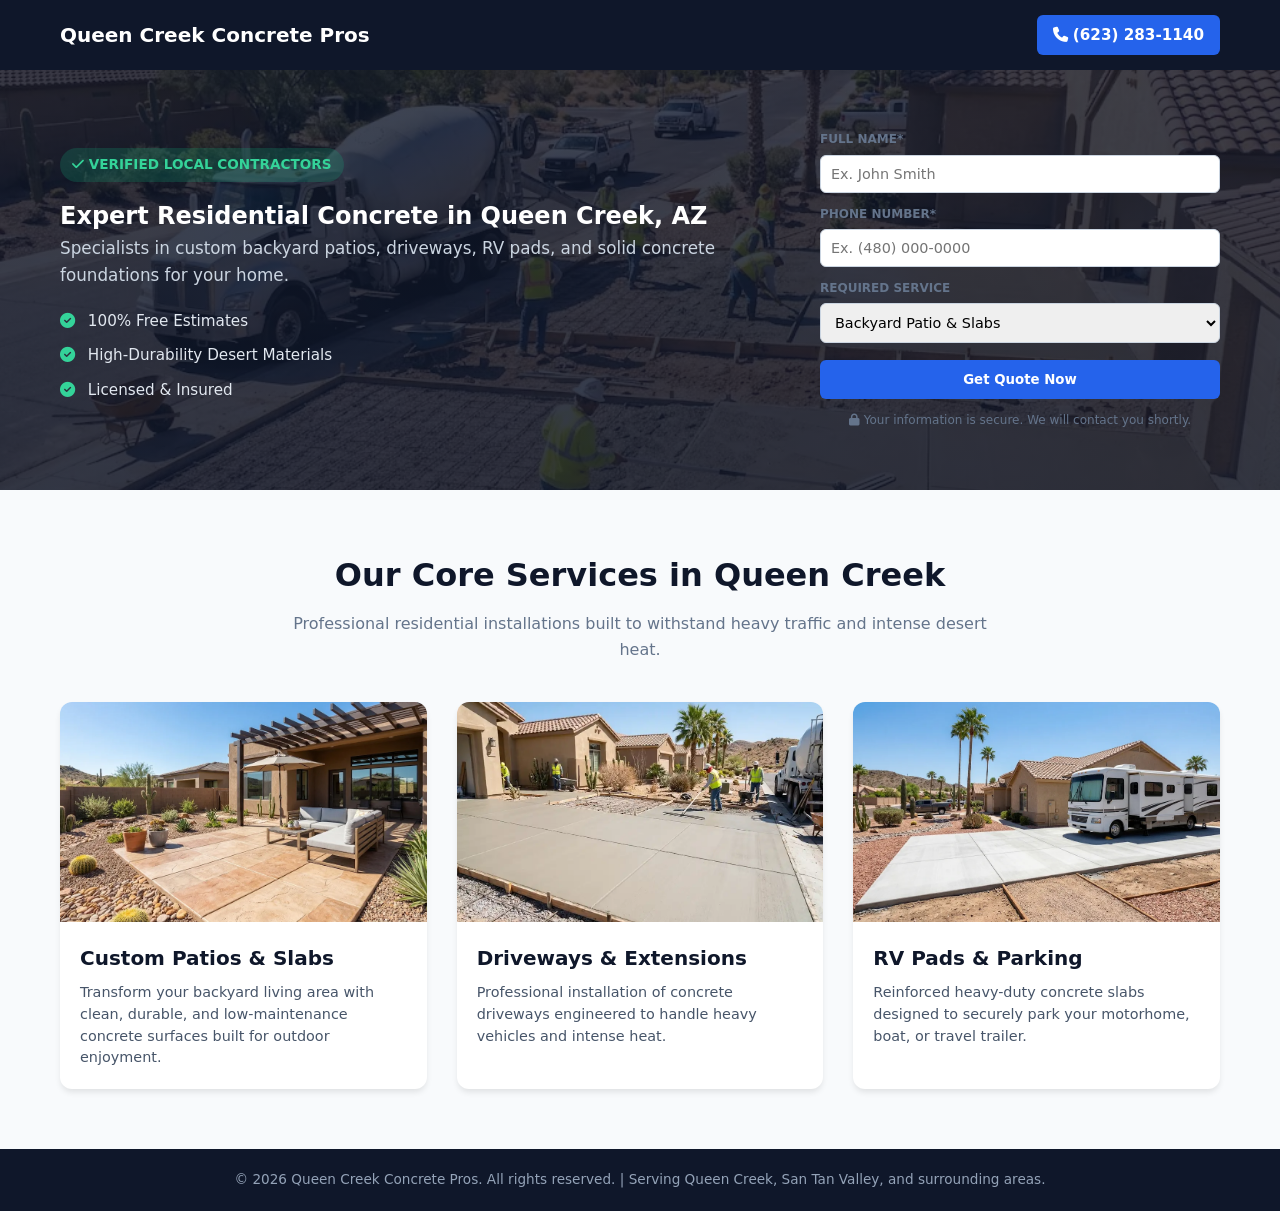
==== index.html @ 500e65cd "index" ====
<!DOCTYPE html>
<html lang="en">
<head>
    <meta charset="UTF-8">
    <meta name="viewport" content="width=device-width, initial-scale=1.0">
    <title>Professional Concrete & Patio Services | Queen Creek AZ</title>
    <meta name="description" content="Top-rated concrete contractors in Queen Creek, AZ. Specializing in backyard patios, driveways, RV pads, and solid concrete foundations. Free estimates available.">
    <meta name="keywords" content="Queen Creek concrete contractors, backyard patios, concrete driveways, RV pads, residential concrete services, free estimates, licensed and insured">
    <meta name="author" content="Queen Creek Concrete Pros">
    <meta name="robots" content="index, follow">
    
    <meta property="og:type" content="website">
    <meta property="og:url" content="https://azqueencreekconcrete.com/">
    <meta property="og:title" content="Professional Concrete & Patio Services | Queen Creek AZ">
    <meta property="og:description" content="Top-rated concrete contractors in Queen Creek, AZ. Specializing in backyard patios, driveways, RV pads, and solid concrete foundations. Free estimates available.">
    <meta property="og:image" content="https://azqueencreekconcrete.com/images/hero-concrete-bg.webp">

    <!-- Twitter Card -->
    <meta name="twitter:card" content="summary_large_image">
    <meta name="twitter:url" content="https://azqueencreekconcrete.com/">
    <meta name="twitter:title" content="Professional Concrete & Patio Services | Queen Creek AZ">
    <meta name="twitter:description" content="Top-rated concrete contractors in Queen Creek, AZ. Specializing in backyard patios, driveways, RV pads, and solid concrete foundations. Free estimates available.">
    <meta name="twitter:image" content="https://azqueencreekconcrete.com/images/hero-concrete-bg.webp">

    <!-- Apple / iOS Web App Meta Tags -->
    <meta name="apple-mobile-web-app-capable" content="yes">
    <meta name="apple-mobile-web-app-status-bar-style" content="black-translucent">
    <meta name="apple-mobile-web-app-title" content="QC Concrete">
    <link rel="apple-touch-icon" href="./images/icon-192.png">

    <!-- Favicon & Icons -->
    <link rel="icon" href="images/favicon.ico" sizes="any">
    <link rel="icon" type="image/png" sizes="64x64" href="images/favicon.png">
    <link rel="apple-touch-icon" sizes="180x180" href="images/apple-touch-icon.png">
    <link rel="icon" type="image/png" sizes="512x512" href="images/icon-512.png">
    <link rel="preload" as="image" href="images/logo.webp" type="image/webp">

    <link rel="manifest" href="./manifest.json">
    <link rel="stylesheet" href="style.css">
    <link rel="stylesheet" href="https://cdnjs.cloudflare.com/ajax/libs/font-awesome/6.4.0/css/all.min.css">

    <!-- Schema.org Structured Data (Local Business) -->
    <script type="application/ld+json">
    {
      "@context": "https://schema.org",
      "@type": "HomeAndConstructionBusiness",
      "name": "Queen Creek Concrete Pros",
      "url": "https://azqueencreekconcrete.com/",
      "image": "https://azqueencreekconcrete.com/images/hero-concrete-bg.webp",
      "telephone": "+1-623-283-1140",
      "priceRange": "$$",
      "address": {
        "@type": "PostalAddress",
        "addressLocality": "Queen Creek",
        "addressRegion": "AZ",
        "postalCode": "85142",
        "addressCountry": "US"
      },
      "areaServed": [
        "Queen Creek, AZ",
        "San Tan Valley, AZ"
      ],
      "description": "Top-rated concrete contractors in Queen Creek, AZ specializing in custom backyard patios, driveways, RV pads, and solid foundations.",
      "openingHoursSpecification": {
        "@type": "OpeningHoursSpecification",
        "dayOfWeek": [
          "Monday",
          "Tuesday",
          "Wednesday",
          "Thursday",
          "Friday",
          "Saturday"
        ],
        "opens": "07:00",
        "closes": "19:00"
      }
    }
    </script>
</head>
<body>

    <!-- Header / Navbar -->
    <header class="site-header">
        <div class="container header-flex">
            <div class="logo">Queen Creek Concrete Pros</div>
            <a href="tel:6232831140" class="phone-btn"><i class="fa-solid fa-phone"></i> (623) 283-1140</a>
        </div>
    </header>

    <!-- Hero Section -->
    <section class="hero-section">
        <div class="container hero-grid">
            <div class="hero-text">
                <span class="badge"><i class="fa-solid fa-check"></i> VERIFIED LOCAL CONTRACTORS</span>
                <h1>Expert Residential Concrete in Queen Creek, AZ</h1>
                <p>Specialists in custom backyard patios, driveways, RV pads, and solid concrete foundations for your home.</p>
                <ul class="hero-features">
                    <li><i class="fa-solid fa-circle-check"></i> 100% Free Estimates</li>
                    <li><i class="fa-solid fa-circle-check"></i> High-Durability Desert Materials</li>
                    <li><i class="fa-solid fa-circle-check"></i> Licensed & Insured</li>
                </ul>
            </div>

            <!-- Formulario de Leads -->
            <div class="form-card" id="quote-form-container">
              <form id="leadForm" action="https://formspree.io/f/xaeerydk" method="POST">
                <div class="form-group">
                    <label for="name">FULL NAME*</label>
                    <input type="text" id="name" name="name" placeholder="Ex. John Smith" required>
                </div>
                <div class="form-group">
                    <label for="phone">PHONE NUMBER*</label>
                    <input type="tel" id="phone" name="phone" placeholder="Ex. (480) 000-0000" required>
                </div>
                <div class="form-group">
                    <label for="service">REQUIRED SERVICE</label>
                    <select id="service" name="service">
                        <option value="Backyard Patio & Slabs">Backyard Patio & Slabs</option>
                        <option value="Driveway Installation / Repair">Driveway Installation / Repair</option>
                        <option value="RV Pad & Extension">RV Pad & Extension</option>
                        <option value="Other Concrete Work">Other Concrete Work</option>
                    </select>
                </div>
                <button type="submit" id="submit-btn" class="submit-btn">Get Quote Now</button>
                <p class="form-footer-text"><i class="fa-solid fa-lock"></i> Your information is secure. We will contact you shortly.</p>
              </form>
            </div>
        </div>
    </section>

    <!-- Seccion de Servicios Visuales -->
    <section class="services-visual-section" id="featured-services">
        <div class="container">
            <div class="section-header">
                <h2>Our Core Services in Queen Creek</h2>
                <p>Professional residential installations built to withstand heavy traffic and intense desert heat.</p>
            </div>

            <div class="services-grid">
                <!-- Tarjeta 1 -->
                <div class="service-card">
                    <div class="card-image-wrapper">
                        <img src="images/patios.webp" alt="Custom concrete backyard patio installation" width="800" height="450" loading="lazy">
                        <div class="zoom-overlay"><span>🔍 Click to expand</span></div>
                    </div>
                    <div class="card-content">
                        <h3>Custom Patios & Slabs</h3>
                        <p>Transform your backyard living area with clean, durable, and low-maintenance concrete surfaces built for outdoor enjoyment.</p>
                    </div>
                </div>

                <!-- Tarjeta 2 -->
                <div class="service-card">
                    <div class="card-image-wrapper">
                        <img src="images/driveway.webp" alt="Professional concrete driveway installation" width="800" height="450" loading="lazy">
                        <div class="zoom-overlay"><span>🔍 Click to expand</span></div>
                    </div>
                    <div class="card-content">
                        <h3>Driveways & Extensions</h3>
                        <p>Professional installation of concrete driveways engineered to handle heavy vehicles and intense heat.</p>
                    </div>
                </div>

                <!-- Tarjeta 3 -->
                <div class="service-card">
                    <div class="card-image-wrapper">
                        <img src="images/rvpads.webp" alt="Reinforced heavy-duty concrete slab for RV parking" width="800" height="450" loading="lazy">
                        <div class="zoom-overlay"><span>🔍 Click to expand</span></div>
                    </div>
                    <div class="card-content">
                        <h3>RV Pads & Parking</h3>
                        <p>Reinforced heavy-duty concrete slabs designed to securely park your motorhome, boat, or travel trailer.</p>
                    </div>
                </div>
            </div>
        </div>
    </section>

    <!-- Footer -->
    <footer class="site-footer">
        <div class="container">
            <p>&copy; 2026 Queen Creek Concrete Pros. All rights reserved. | Serving Queen Creek, San Tan Valley, and surrounding areas.</p>
        </div>
    </footer>

    <!-- Ventana Modal / Lightbox Global -->
    <div id="imageModal" class="modal">
        <span class="close-modal">&times;</span>
        <img class="modal-content" id="imgExpanded" alt="Expanded work view">
    </div>

    <script src="script.js"></script>
</body>
</html>
---- style.css ----
* {
    margin: 0;
    padding: 0;
    box-sizing: border-box;
    font-family: system-ui, -apple-system, BlinkMacSystemFont, 'Segoe UI', Roboto, sans-serif;
}

body {
    background-color: #f8fafc;
    color: #1e293b;
    line-height: 1.6;
}

.container {
    max-width: 1200px;
    margin: 0 auto;
    padding: 0 20px;
}

/* Header */
.site-header {
    background: #0f172a;
    color: #fff;
    padding: 15px 0;
}

.header-flex {
    display: flex;
    justify-content: space-between;
    align-items: center;
}

.logo {
    font-size: 1.25rem;
    font-weight: 700;
}

.phone-btn {
    background: #2563eb;
    color: #fff;
    padding: 8px 16px;
    border-radius: 6px;
    text-decoration: none;
    font-weight: 600;
    font-size: 0.95rem;
    transition: background 0.2s;
}

.phone-btn:hover {
    background: #1d4ed8;
}

/* Hero Section con Fondo de Concreto en el Desierto */
.hero-section {
    background: linear-gradient(rgba(15, 23, 42, 0.8), rgba(15, 23, 42, 0.85)), url('images/hero-concrete-bg.webp') center/cover no-repeat;
    color: #fff;
    padding: 60px 0;
}

.hero-grid {
    display: grid;
    grid-template-columns: 1fr 400px;
    gap: 40px;
    align-items: center;
}

.badge {
    background: rgba(16, 185, 129, 0.2);
    color: #34d399;
    padding: 6px 12px;
    border-radius: 20px;
    font-size: 0.85rem;
    font-weight: 700;
    display: inline-block;
    margin-bottom: 15px;
}

.hero-text h2 {
    font-size: 2.5rem;
    margin-bottom: 15px;
    line-height: 1.2;
}

.hero-text p {
    font-size: 1.05rem;
    color: #cbd5e1;
    margin-bottom: 20px;
}

.hero-features {
    list-style: none;
}

.hero-features li {
    margin-bottom: 10px;
    font-size: 0.95rem;
    color: #e2e8f0;
}

.hero-features i {
    color: #34d399;
    margin-right: 8px;
}

/* Form Card */
.hero-form-card {
    background: #ffffff;
    color: #1e293b;
    padding: 25px;
    border-radius: 12px;
    box-shadow: 0 10px 25px rgba(0,0,0,0.2);
}

.hero-form-card h3 {
    font-size: 1.3rem;
    margin-bottom: 15px;
    color: #0f172a;
}

.form-group {
    margin-bottom: 12px;
}

.form-group label {
    display: block;
    font-size: 0.75rem;
    font-weight: 700;
    color: #64748b;
    margin-bottom: 5px;
}

.form-group input, .form-group select {
    width: 100%;
    padding: 10px;
    border: 1px solid #cbd5e1;
    border-radius: 6px;
    font-size: 0.9rem;
}

.submit-btn {
    width: 100%;
    background: #2563eb;
    color: #fff;
    border: none;
    padding: 12px;
    border-radius: 6px;
    font-weight: 700;
    cursor: pointer;
    margin-top: 5px;
    transition: background 0.2s;
}

.submit-btn:hover {
    background: #1d4ed8;
}

.form-footer-text {
    font-size: 0.75rem;
    color: #64748b;
    text-align: center;
    margin-top: 12px;
}

/* Services Visual Section */
.services-visual-section {
    padding: 60px 0;
}

.section-header {
    text-align: center;
    max-width: 700px;
    margin: 0 auto 40px auto;
}

.section-header h2 {
    font-size: 2rem;
    color: #0f172a;
    margin-bottom: 10px;
}

.section-header p {
    color: #64748b;
    font-size: 1rem;
}

.services-grid {
    display: grid;
    grid-template-columns: repeat(auto-fit, minmax(300px, 1fr));
    gap: 30px;
}

.service-card {
    background: #ffffff;
    border-radius: 12px;
    overflow: hidden;
    box-shadow: 0 4px 6px -1px rgba(0, 0, 0, 0.1);
    transition: transform 0.3s ease, box-shadow 0.3s ease;
    display: flex;
    flex-direction: column;
}

.service-card:hover {
    transform: translateY(-5px);
    box-shadow: 0 10px 15px -3px rgba(0, 0, 0, 0.1);
}

.success-card {
  text-align: center;
  padding: 2.5rem 1.5rem;
  background: #ffffff;
  border-radius: 12px;
  box-shadow: 0 10px 25px rgba(0, 0, 0, 0.08);
}

.success-icon {
  width: 64px;
  height: 64px;
  background-color: #059669; /* Verde de la marca */
  color: #ffffff;
  border-radius: 50%;
  display: flex;
  align-items: center;
  justify-content: center;
  margin: 0 auto 1.25rem auto;
}

.success-card h2 {
  font-size: 1.6rem;
  font-weight: 700;
  color: #1f2937;
  margin-bottom: 0.75rem;
}

.success-card p {
  color: #4b5563;
  font-size: 0.95rem;
  line-height: 1.5;
}

.success-card strong {
  color: #111827;
}


.card-image-wrapper {
    width: 100%;
    height: 220px;
    background-color: #ffffff;
    position: relative;
    cursor: pointer;
    overflow: hidden;
}

.card-image-wrapper img {
    width: 100%;
    height: 100%;
    object-fit: cover;
    transition: transform 0.3s ease;
}

.zoom-overlay {
    position: absolute;
    top: 0;
    left: 0;
    width: 100%;
    height: 100%;
    background: rgba(0, 0, 0, 0.4);
    display: flex;
    align-items: center;
    justify-content: center;
    opacity: 0;
    transition: opacity 0.3s ease;
}

.zoom-overlay span {
    color: #ffffff;
    background: rgba(15, 23, 42, 0.85);
    padding: 6px 14px;
    border-radius: 20px;
    font-size: 0.85rem;
    font-weight: 500;
}

.card-image-wrapper:hover .zoom-overlay {
    opacity: 1;
}

.card-image-wrapper:hover img {
    transform: scale(1.03);
}

.card-content {
    padding: 20px;
    flex-grow: 1;
}

.card-content h3 {
    font-size: 1.25rem;
    color: #0f172a;
    margin-bottom: 8px;
}

.card-content p {
    color: #475569;
    font-size: 0.9rem;
    line-height: 1.5;
}

/* Modal Lightbox */
.modal {
    display: none;
    position: fixed;
    z-index: 1000;
    padding-top: 60px;
    left: 0;
    top: 0;
    width: 100%;
    height: 100%;
    overflow: auto;
    background-color: rgba(0, 0, 0, 0.85);
}

.modal-content {
    margin: auto;
    display: block;
    max-width: 90%;
    max-height: 90vh;
    width: auto;
    height: auto;
    object-fit: contain;
    border-radius: 8px;
    box-shadow: 0 5px 15px rgba(0,0,0,0.5);
    animation: zoom 0.3s;
}

@keyframes zoom {
    from { transform: scale(0.9); } 
    to { transform: scale(1); }
}

.close-modal {
    position: absolute;
    top: 25px;
    right: 35px;
    color: #f1f1f1;
    font-size: 40px;
    font-weight: bold;
    cursor: pointer;
    transition: 0.3s;
}

.close-modal:hover {
    color: #cbd5e1;
}

/* Footer */
.site-footer {
    background: #0f172a;
    color: #94a3b8;
    text-align: center;
    padding: 20px 0;
    font-size: 0.85rem;
}

@media(max-width: 768px) {
    .hero-grid {
        grid-template-columns: 1fr;
    }
    .hero-text h2 {
        font-size: 2rem;
    }
}
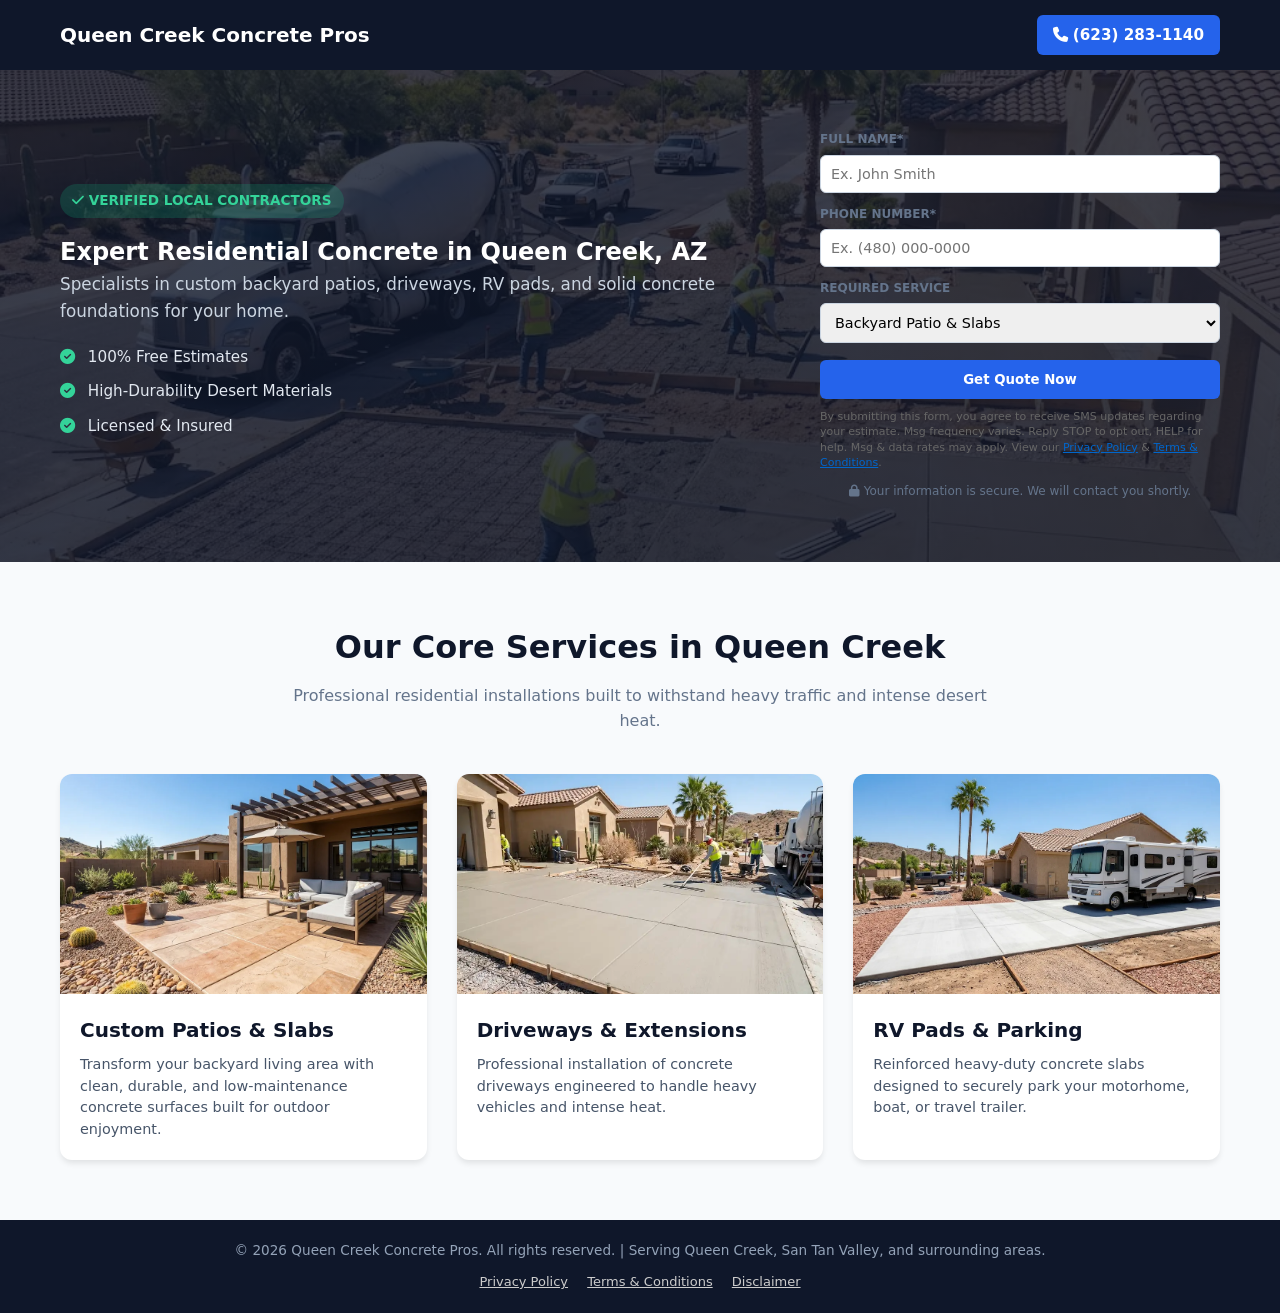
==== commit 72f7587f: "index" ====
--- a/index.html
+++ b/index.html
@@ -122,6 +122,12 @@
                     </select>
                 </div>
                 <button type="submit" id="submit-btn" class="submit-btn">Get Quote Now</button>
+                
+                <!-- AVISO LEGAL OBLIGATORIO DE SMS CERCA DEL FORMULARIO -->
+                <p class="sms-consent-text" style="font-size: 11px; color: #666; margin-top: 10px; line-height: 1.4;">
+                    By submitting this form, you agree to receive SMS updates regarding your estimate. Msg frequency varies. Reply STOP to opt out, HELP for help. Msg & data rates may apply. View our <a href="privacy.html" target="_blank" style="color: #0066cc;">Privacy Policy</a> & <a href="terms.html" target="_blank" style="color: #0066cc;">Terms & Conditions</a>.
+                </p>
+
                 <p class="form-footer-text"><i class="fa-solid fa-lock"></i> Your information is secure. We will contact you shortly.</p>
               </form>
             </div>
@@ -176,10 +182,19 @@
         </div>
     </section>
 
-    <!-- Footer -->
+    <!-- Footer con enlaces legales añadidos -->
     <footer class="site-footer">
-        <div class="container">
+        <div class="container" style="text-align: center;">
             <p>&copy; 2026 Queen Creek Concrete Pros. All rights reserved. | Serving Queen Creek, San Tan Valley, and surrounding areas.</p>
+ 
+ 
+            <p style="margin-top: 10px; font-size: 13px;">
+                <a href="privacy.html" style="color: #ccc; text-decoration: underline; margin-right: 15px;">Privacy Policy</a>
+
+                <a href="terms.html" style="color: #ccc; text-decoration: underline; margin-right: 15px;">Terms & Conditions</a> 
+
+                <a href="disclaimer.html" style="color: #ccc; text-decoration: underline;">Disclaimer</a>                
+            </p>
         </div>
     </footer>
 
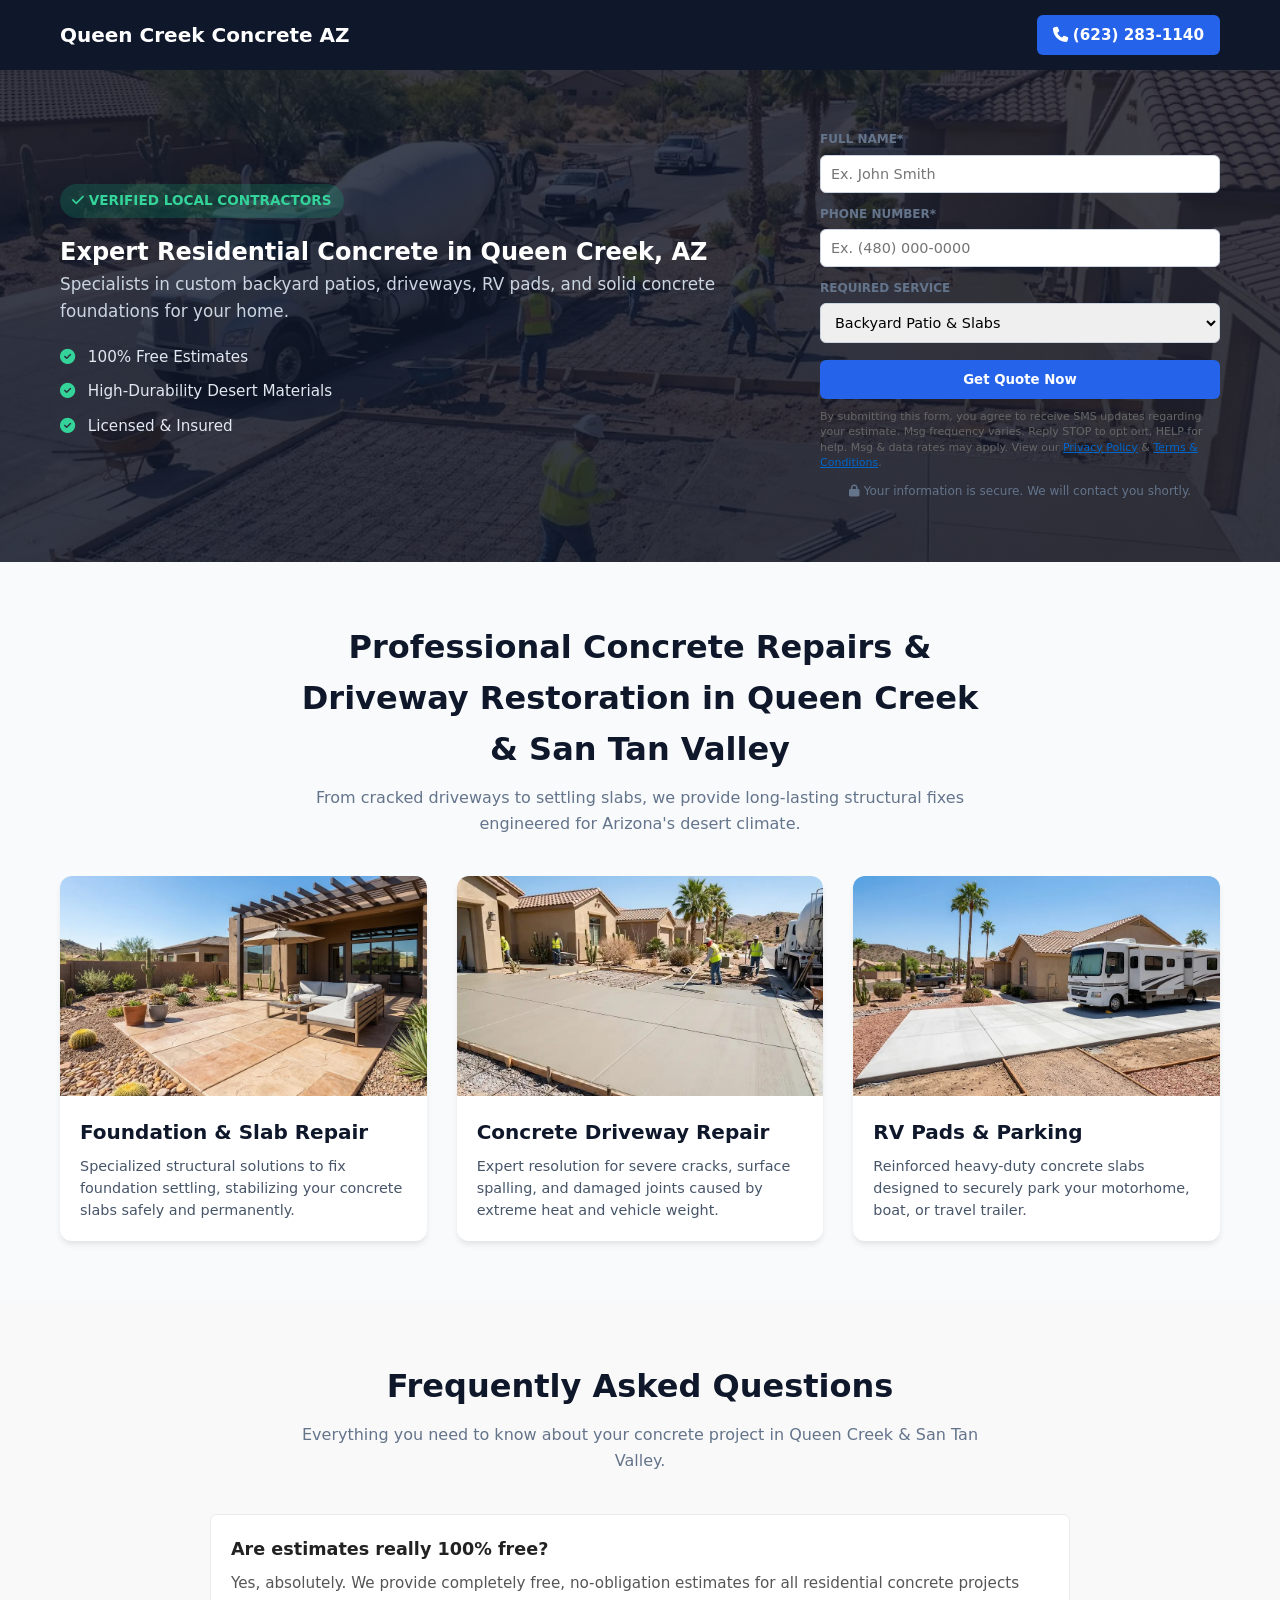
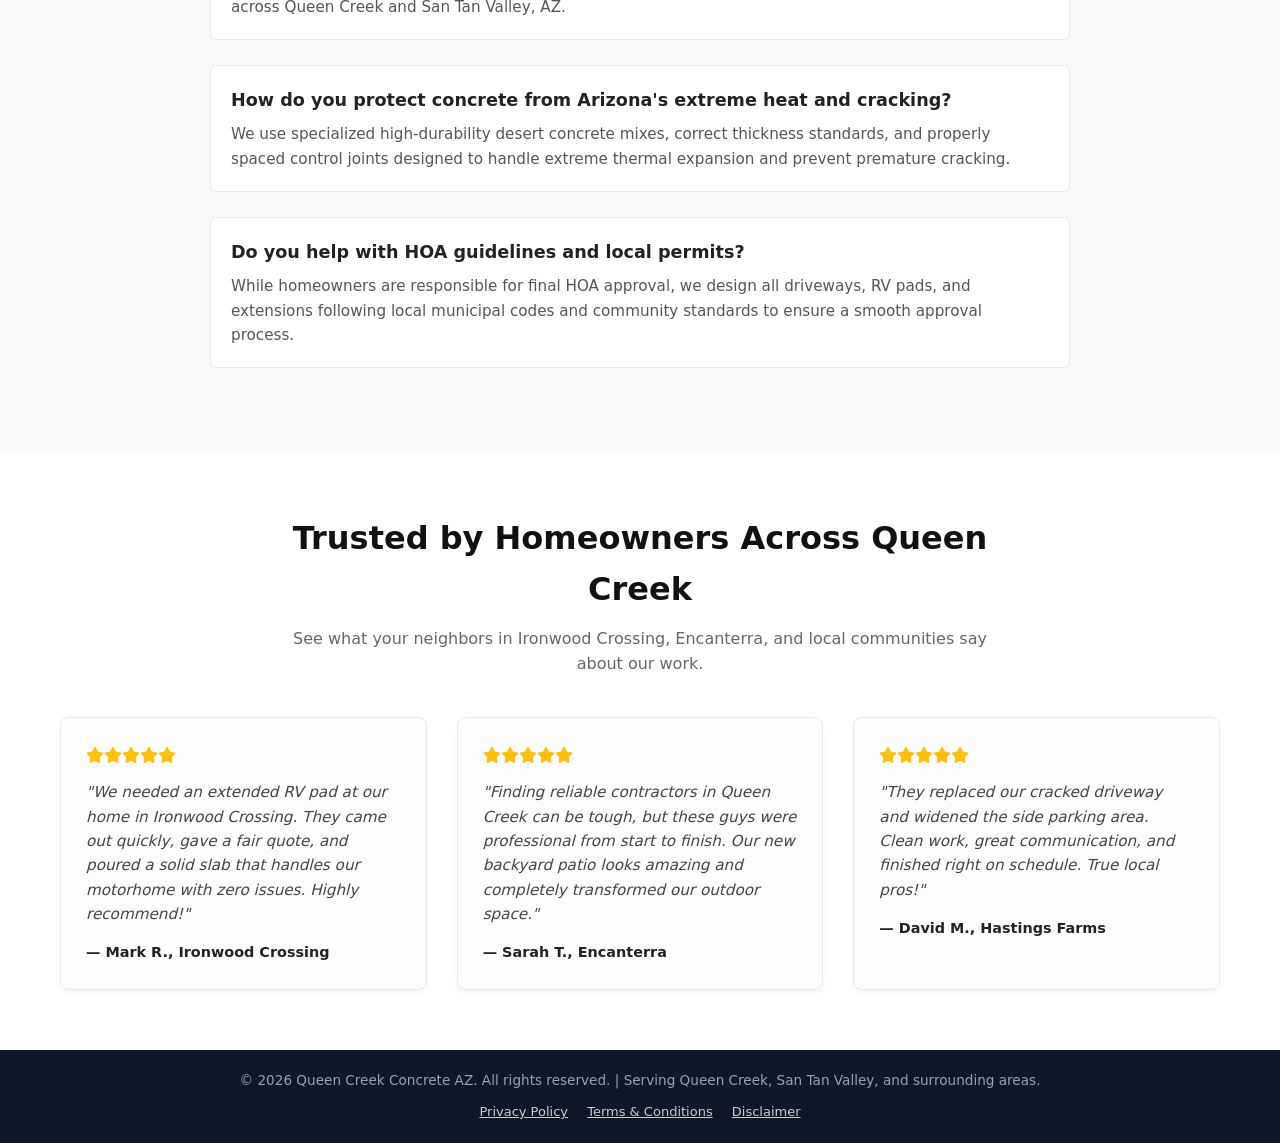
==== commit e8cb0324: "index" ====
--- a/index.html
+++ b/index.html
@@ -3,23 +3,25 @@
 <head>
     <meta charset="UTF-8">
     <meta name="viewport" content="width=device-width, initial-scale=1.0">
-    <title>Professional Concrete & Patio Services | Queen Creek AZ</title>
-    <meta name="description" content="Top-rated concrete contractors in Queen Creek, AZ. Specializing in backyard patios, driveways, RV pads, and solid concrete foundations. Free estimates available.">
+    <title>Concrete Repair in Queen Creek (Free Estimates)</title>
+    <meta name="description" content="🛠️ Cracks in your driveway or patio? Expert concrete repair in Queen Creek & San Tan Valley. Guaranteed work against desert heat. Get a free estimate today!">
     <meta name="keywords" content="Queen Creek concrete contractors, backyard patios, concrete driveways, RV pads, residential concrete services, free estimates, licensed and insured">
-    <meta name="author" content="Queen Creek Concrete Pros">
+    <meta name="author" content="Queen Creek Concrete AZ">
     <meta name="robots" content="index, follow">
     
+
+
     <meta property="og:type" content="website">
     <meta property="og:url" content="https://azqueencreekconcrete.com/">
-    <meta property="og:title" content="Professional Concrete & Patio Services | Queen Creek AZ">
-    <meta property="og:description" content="Top-rated concrete contractors in Queen Creek, AZ. Specializing in backyard patios, driveways, RV pads, and solid concrete foundations. Free estimates available.">
+    <meta property="og:title" content="Concrete Repair in Queen Creek (Free Estimates)">
+    <meta property="og:description" content="🛠️ Cracks in your driveway or patio? Expert concrete repair in Queen Creek & San Tan Valley. Guaranteed work against desert heat. Get a free estimate today!">
     <meta property="og:image" content="https://azqueencreekconcrete.com/images/hero-concrete-bg.webp">
 
     <!-- Twitter Card -->
     <meta name="twitter:card" content="summary_large_image">
     <meta name="twitter:url" content="https://azqueencreekconcrete.com/">
-    <meta name="twitter:title" content="Professional Concrete & Patio Services | Queen Creek AZ">
-    <meta name="twitter:description" content="Top-rated concrete contractors in Queen Creek, AZ. Specializing in backyard patios, driveways, RV pads, and solid concrete foundations. Free estimates available.">
+    <meta name="twitter:title" content="Concrete Repair in Queen Creek (Free Estimates)">
+    <meta name="twitter:description" content="🛠️ Cracks in your driveway or patio? Expert concrete repair in Queen Creek & San Tan Valley. Guaranteed work against desert heat. Get a free estimate today!">
     <meta name="twitter:image" content="https://azqueencreekconcrete.com/images/hero-concrete-bg.webp">
 
     <!-- Apple / iOS Web App Meta Tags -->
@@ -44,7 +46,7 @@
     {
       "@context": "https://schema.org",
       "@type": "HomeAndConstructionBusiness",
-      "name": "Queen Creek Concrete Pros",
+      "name": "Queen Creek Concrete AZ",
       "url": "https://azqueencreekconcrete.com/",
       "image": "https://azqueencreekconcrete.com/images/hero-concrete-bg.webp",
       "telephone": "+1-623-283-1140",
@@ -76,13 +78,41 @@
       }
     }
     </script>
+<!-- Google tag (gtag.js) -->
+<script async src="https://www.googletagmanager.com/gtag/js?id=AW-18554689349">
+</script>
+<script>
+  window.dataLayer = window.dataLayer || [];
+  function gtag(){dataLayer.push(arguments);}
+  gtag('js', new Date());
+
+  gtag('config', 'AW-18554689349');
+</script>
+<!-- Event snippet for Phone call lead conversion page
+In your html page, add the snippet and call gtag_report_conversion when someone clicks on the chosen link or button. -->
+<script>
+function gtag_report_conversion(url) {
+  var callback = function () {
+    if (typeof(url) != 'undefined') {
+      window.location = url;
+    }
+  };
+  gtag('event', 'conversion', {
+      'send_to': 'AW-18554689349/tWhzCPue6bUdEMWuyI9F',
+      'event_callback': callback
+  });
+  return false;
+}
+</script>
+
+
 </head>
 <body>
 
     <!-- Header / Navbar -->
     <header class="site-header">
         <div class="container header-flex">
-            <div class="logo">Queen Creek Concrete Pros</div>
+            <div class="logo">Queen Creek Concrete AZ</div>
             <a href="tel:6232831140" class="phone-btn"><i class="fa-solid fa-phone"></i> (623) 283-1140</a>
         </div>
     </header>
@@ -138,8 +168,8 @@
     <section class="services-visual-section" id="featured-services">
         <div class="container">
             <div class="section-header">
-                <h2>Our Core Services in Queen Creek</h2>
-                <p>Professional residential installations built to withstand heavy traffic and intense desert heat.</p>
+                <h2>Professional Concrete Repairs & Driveway Restoration in Queen Creek & San Tan Valley</h2>
+                <p>From cracked driveways to settling slabs, we provide long-lasting structural fixes engineered for Arizona's desert climate.</p>
             </div>
 
             <div class="services-grid">
@@ -150,8 +180,8 @@
                         <div class="zoom-overlay"><span>🔍 Click to expand</span></div>
                     </div>
                     <div class="card-content">
-                        <h3>Custom Patios & Slabs</h3>
-                        <p>Transform your backyard living area with clean, durable, and low-maintenance concrete surfaces built for outdoor enjoyment.</p>
+                        <h3>Foundation & Slab Repair</h3>
+                        <p>Specialized structural solutions to fix foundation settling, stabilizing your concrete slabs safely and permanently.</p>
                     </div>
                 </div>
 
@@ -162,8 +192,8 @@
                         <div class="zoom-overlay"><span>🔍 Click to expand</span></div>
                     </div>
                     <div class="card-content">
-                        <h3>Driveways & Extensions</h3>
-                        <p>Professional installation of concrete driveways engineered to handle heavy vehicles and intense heat.</p>
+                        <h3>Concrete Driveway Repair</h3>
+                        <p>Expert resolution for severe cracks, surface spalling, and damaged joints caused by extreme heat and vehicle weight.</p>
                     </div>
                 </div>
 
@@ -182,10 +212,73 @@
         </div>
     </section>
 
+<!-- Sección de Preguntas Frecuentes (FAQ Schema Optimizado) -->
+    <section class="faq-section">
+        <div class="container faq-container">
+            <div class="section-header">
+                <h2>Frequently Asked Questions</h2>
+                <p>Everything you need to know about your concrete project in Queen Creek & San Tan Valley.</p>
+            </div>
+            
+            <div class="faq-item">
+                <h3>Are estimates really 100% free?</h3>
+                <p>Yes, absolutely. We provide completely free, no-obligation estimates for all residential concrete projects across Queen Creek and San Tan Valley, AZ.</p>
+            </div>
+
+            <div class="faq-item">
+                <h3>How do you protect concrete from Arizona's extreme heat and cracking?</h3>
+                <p>We use specialized high-durability desert concrete mixes, correct thickness standards, and properly spaced control joints designed to handle extreme thermal expansion and prevent premature cracking.</p>
+            </div>
+
+            <div class="faq-item">
+                <h3>Do you help with HOA guidelines and local permits?</h3>
+                <p>While homeowners are responsible for final HOA approval, we design all driveways, RV pads, and extensions following local municipal codes and community standards to ensure a smooth approval process.</p>
+            </div>
+        </div>
+    </section>
+
+<section class="testimonials-section">
+    <div class="container testimonials-container">
+        <div class="section-header">
+            <h2>Trusted by Homeowners Across Queen Creek</h2>
+            <p>See what your neighbors in Ironwood Crossing, Encanterra, and local communities say about our work.</p>
+        </div>
+
+        <div class="testimonials-grid">
+            <!-- Testimonio 1 -->
+            <div class="testimonial-card">
+                <div class="stars">
+                    <i class="fa-solid fa-star"></i><i class="fa-solid fa-star"></i><i class="fa-solid fa-star"></i><i class="fa-solid fa-star"></i><i class="fa-solid fa-star"></i>
+                </div>
+                <p>"We needed an extended RV pad at our home in Ironwood Crossing. They came out quickly, gave a fair quote, and poured a solid slab that handles our motorhome with zero issues. Highly recommend!"</p>
+                <div class="testimonial-author">— Mark R., Ironwood Crossing</div>
+            </div>
+
+            <!-- Testimonio 2 -->
+            <div class="testimonial-card">
+                <div class="stars">
+                    <i class="fa-solid fa-star"></i><i class="fa-solid fa-star"></i><i class="fa-solid fa-star"></i><i class="fa-solid fa-star"></i><i class="fa-solid fa-star"></i>
+                </div>
+                <p>"Finding reliable contractors in Queen Creek can be tough, but these guys were professional from start to finish. Our new backyard patio looks amazing and completely transformed our outdoor space."</p>
+                <div class="testimonial-author">— Sarah T., Encanterra</div>
+            </div>
+
+            <!-- Testimonio 3 -->
+            <div class="testimonial-card">
+                <div class="stars">
+                    <i class="fa-solid fa-star"></i><i class="fa-solid fa-star"></i><i class="fa-solid fa-star"></i><i class="fa-solid fa-star"></i><i class="fa-solid fa-star"></i>
+                </div>
+                <p>"They replaced our cracked driveway and widened the side parking area. Clean work, great communication, and finished right on schedule. True local pros!"</p>
+                <div class="testimonial-author">— David M., Hastings Farms</div>
+            </div>
+        </div>
+    </div>
+</section>
+
     <!-- Footer con enlaces legales añadidos -->
     <footer class="site-footer">
         <div class="container" style="text-align: center;">
-            <p>&copy; 2026 Queen Creek Concrete Pros. All rights reserved. | Serving Queen Creek, San Tan Valley, and surrounding areas.</p>
+            <p>&copy; 2026 Queen Creek Concrete AZ. All rights reserved. | Serving Queen Creek, San Tan Valley, and surrounding areas.</p>
  
  
             <p style="margin-top: 10px; font-size: 13px;">
--- a/style.css
+++ b/style.css
@@ -333,6 +333,99 @@
     animation: zoom 0.3s;
 }
 
+.faq-section {
+    padding: 60px 0;
+    background: #f9f9f9;
+}
+
+.faq-container {
+    max-width: 900px;
+    margin: 0 auto;
+    padding: 0 20px;
+}
+
+.faq-item {
+    margin-bottom: 25px;
+    background: #fff;
+    padding: 20px;
+    border-radius: 6px;
+    border: 1px solid #eaeaea;
+}
+
+.faq-item h3 {
+    font-size: 1.1rem;
+    color: #222;
+    margin-bottom: 8px;
+}
+
+.faq-item p {
+    color: #555;
+    line-height: 1.6;
+    font-size: 0.95rem;
+}
+
+.testimonials-section {
+    padding: 60px 0;
+    background: #ffffff;
+}
+
+.testimonials-container {
+    max-width: 1200px;
+    margin: 0 auto;
+    padding: 0 20px;
+}
+
+.testimonials-section .section-header {
+    text-align: center;
+    margin-bottom: 40px;
+}
+
+.testimonials-section .section-header h2 {
+    font-size: 2rem;
+    color: #111;
+    margin-bottom: 10px;
+}
+
+.testimonials-section .section-header p {
+    color: #666;
+}
+
+.testimonials-grid {
+    display: grid;
+    grid-template-columns: repeat(auto-fit, minmax(320px, 1fr));
+    gap: 30px;
+}
+
+.testimonial-card {
+    background: #fdfdfd;
+    border: 1px solid #eaeaea;
+    border-radius: 8px;
+    padding: 25px;
+    box-shadow: 0 4px 10px rgba(0, 0, 0, 0.03);
+}
+
+.testimonial-card .stars {
+    color: #ffc107;
+    margin-bottom: 12px;
+    font-size: 1rem;
+}
+
+.testimonial-card p {
+    color: #444;
+    font-size: 0.95rem;
+    line-height: 1.6;
+    margin-bottom: 15px;
+    font-style: italic;
+}
+
+.testimonial-author {
+    font-weight: bold;
+    color: #222;
+    font-size: 0.9rem;
+}
+
+
+
 @keyframes zoom {
     from { transform: scale(0.9); } 
     to { transform: scale(1); }
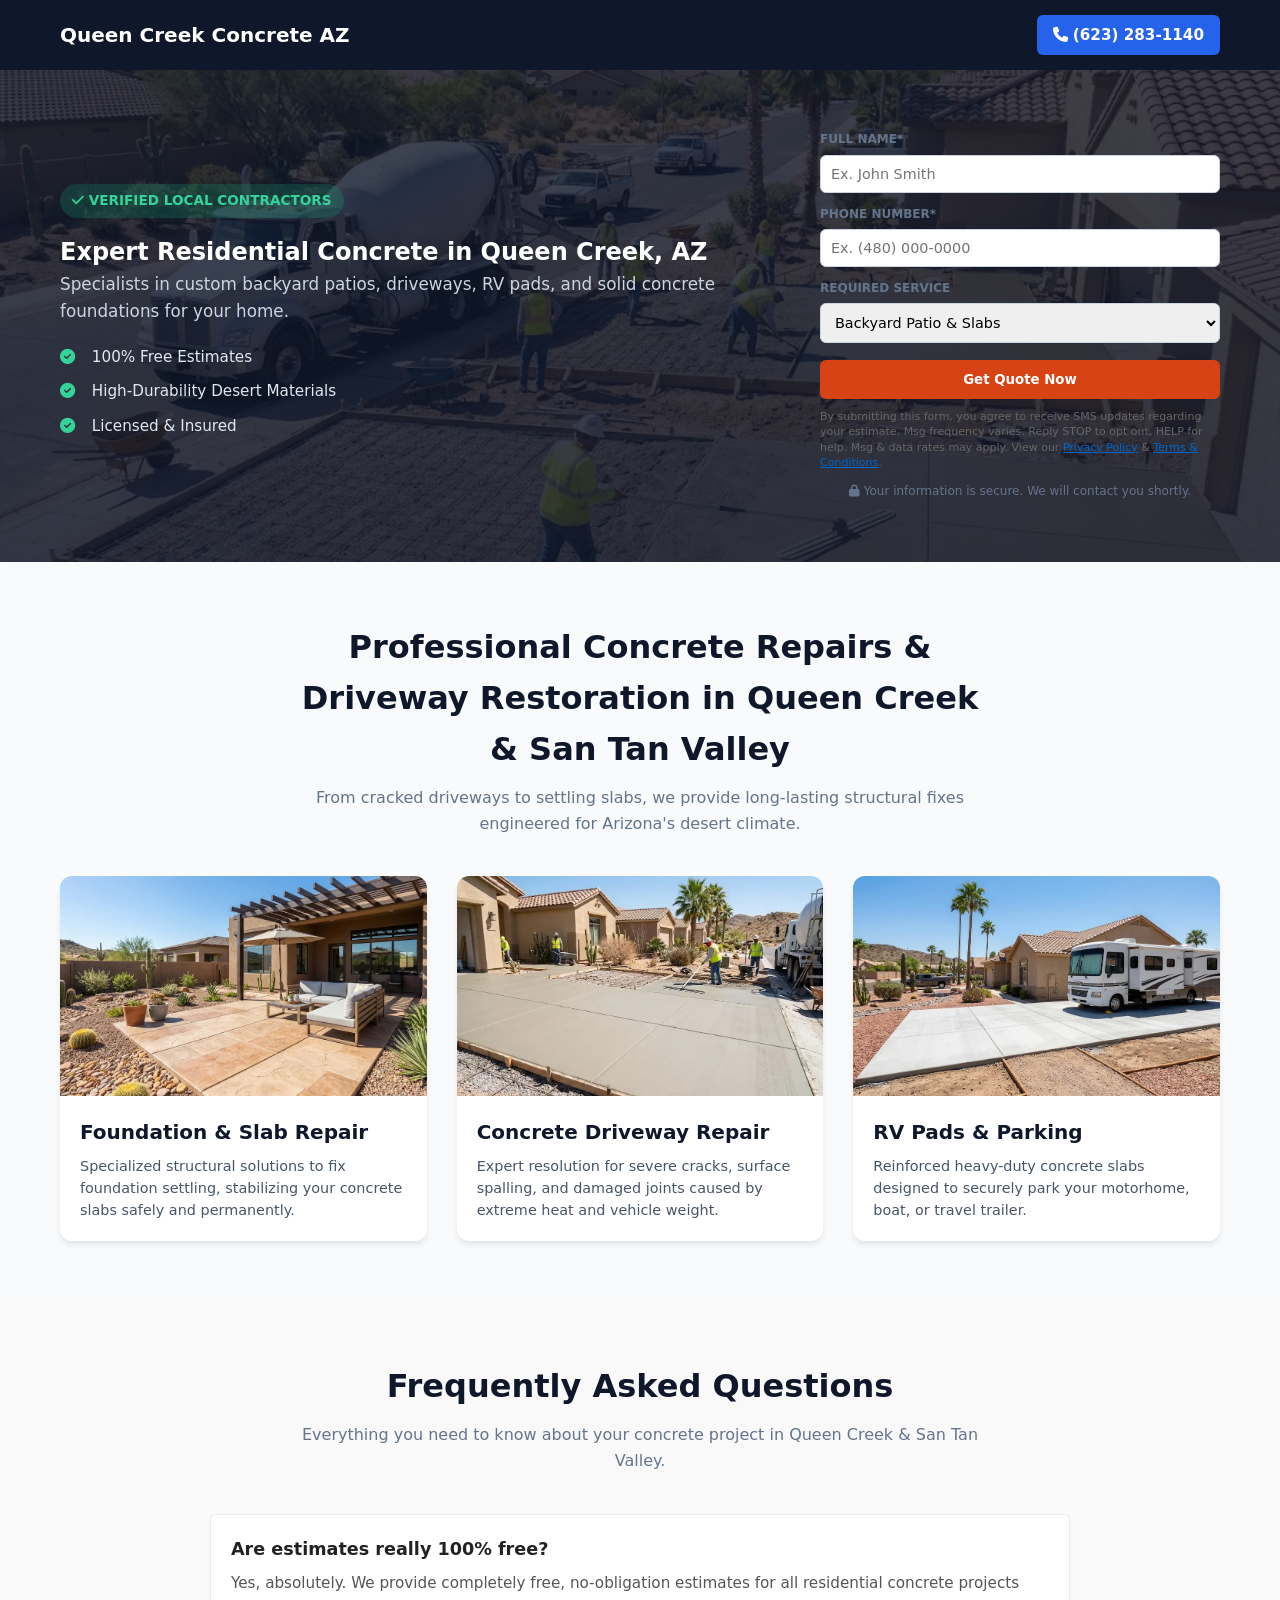
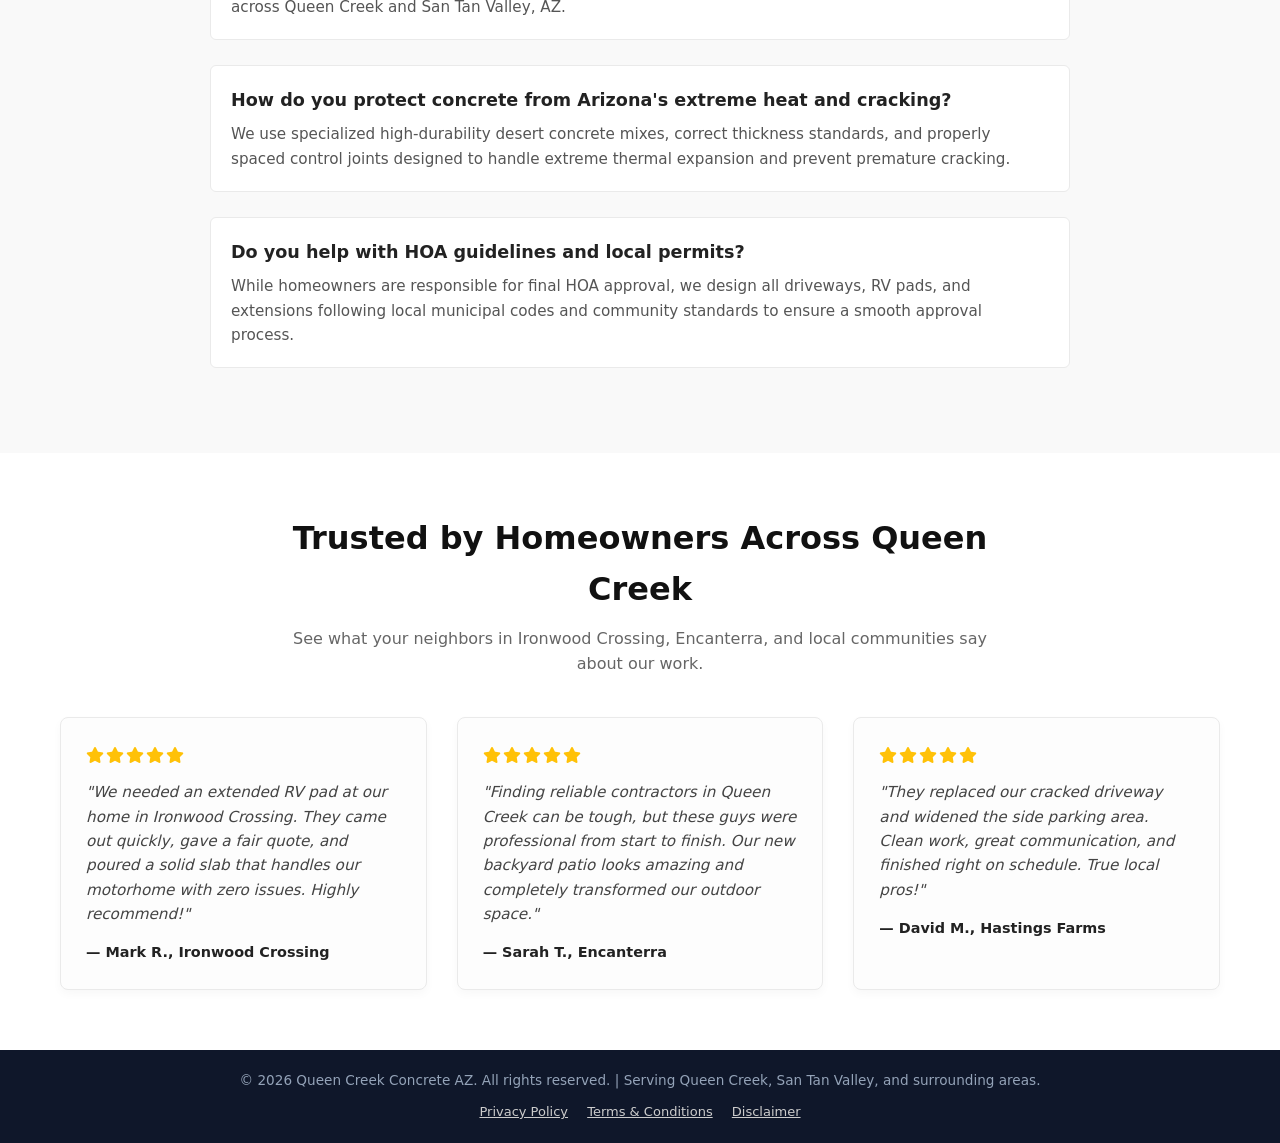
==== commit 9f71d3f1: "index" ====
--- a/index.html
+++ b/index.html
@@ -17,6 +17,8 @@
     <meta property="og:description" content="🛠️ Cracks in your driveway or patio? Expert concrete repair in Queen Creek & San Tan Valley. Guaranteed work against desert heat. Get a free estimate today!">
     <meta property="og:image" content="https://azqueencreekconcrete.com/images/hero-concrete-bg.webp">
 
+    <meta name="robots" content="index, follow">
+
     <!-- Twitter Card -->
     <meta name="twitter:card" content="summary_large_image">
     <meta name="twitter:url" content="https://azqueencreekconcrete.com/">
@@ -34,11 +36,18 @@
     <link rel="icon" href="images/favicon.ico" sizes="any">
     <link rel="icon" type="image/png" sizes="64x64" href="images/favicon.png">
     <link rel="apple-touch-icon" sizes="180x180" href="images/apple-touch-icon.png">
-    <link rel="icon" type="image/png" sizes="512x512" href="images/icon-512.png">
-    <link rel="preload" as="image" href="images/logo.webp" type="image/webp">
+    <link rel="icon" type="image/png" sizes="512x512" href="images/icon-512.
+    png">
+    
+    <link rel="canonical" href="https://azqueencreekconcrete.com/">
+
+    <link rel="preload" as="image" href="images/hero-bg.webp" fetchpriority="high">
+
+    <link rel="preload" href="https://cdnjs.cloudflare.com/ajax/libs/font-awesome/6.4.0/css/all.min.css" as="style" onload="this.onload=null;this.rel='stylesheet'">
+    <noscript><link rel="stylesheet" href="https://cdnjs.cloudflare.com/ajax/libs/font-awesome/6.4.0/css/all.min.css"></noscript>
 
     <link rel="manifest" href="./manifest.json">
-    <link rel="stylesheet" href="style.css">
+    <link rel="stylesheet" href="/style.css">
     <link rel="stylesheet" href="https://cdnjs.cloudflare.com/ajax/libs/font-awesome/6.4.0/css/all.min.css">
 
     <!-- Schema.org Structured Data (Local Business) -->
@@ -297,6 +306,6 @@
         <img class="modal-content" id="imgExpanded" alt="Expanded work view">
     </div>
 
-    <script src="script.js"></script>
+    <script src="script.js" defer></script>
 </body>
 </html>
--- a/style.css
+++ b/style.css
@@ -102,6 +102,11 @@
     margin-right: 8px;
 }
 
+.hero-features i, .stars i {
+    display: inline-block;
+    width: 1.25em;
+}
+
 /* Form Card */
 .hero-form-card {
     background: #ffffff;
@@ -139,8 +144,8 @@
 
 .submit-btn {
     width: 100%;
-    background: #2563eb;
-    color: #fff;
+    background: #d84315;
+    color: #ffffff;
     border: none;
     padding: 12px;
     border-radius: 6px;
